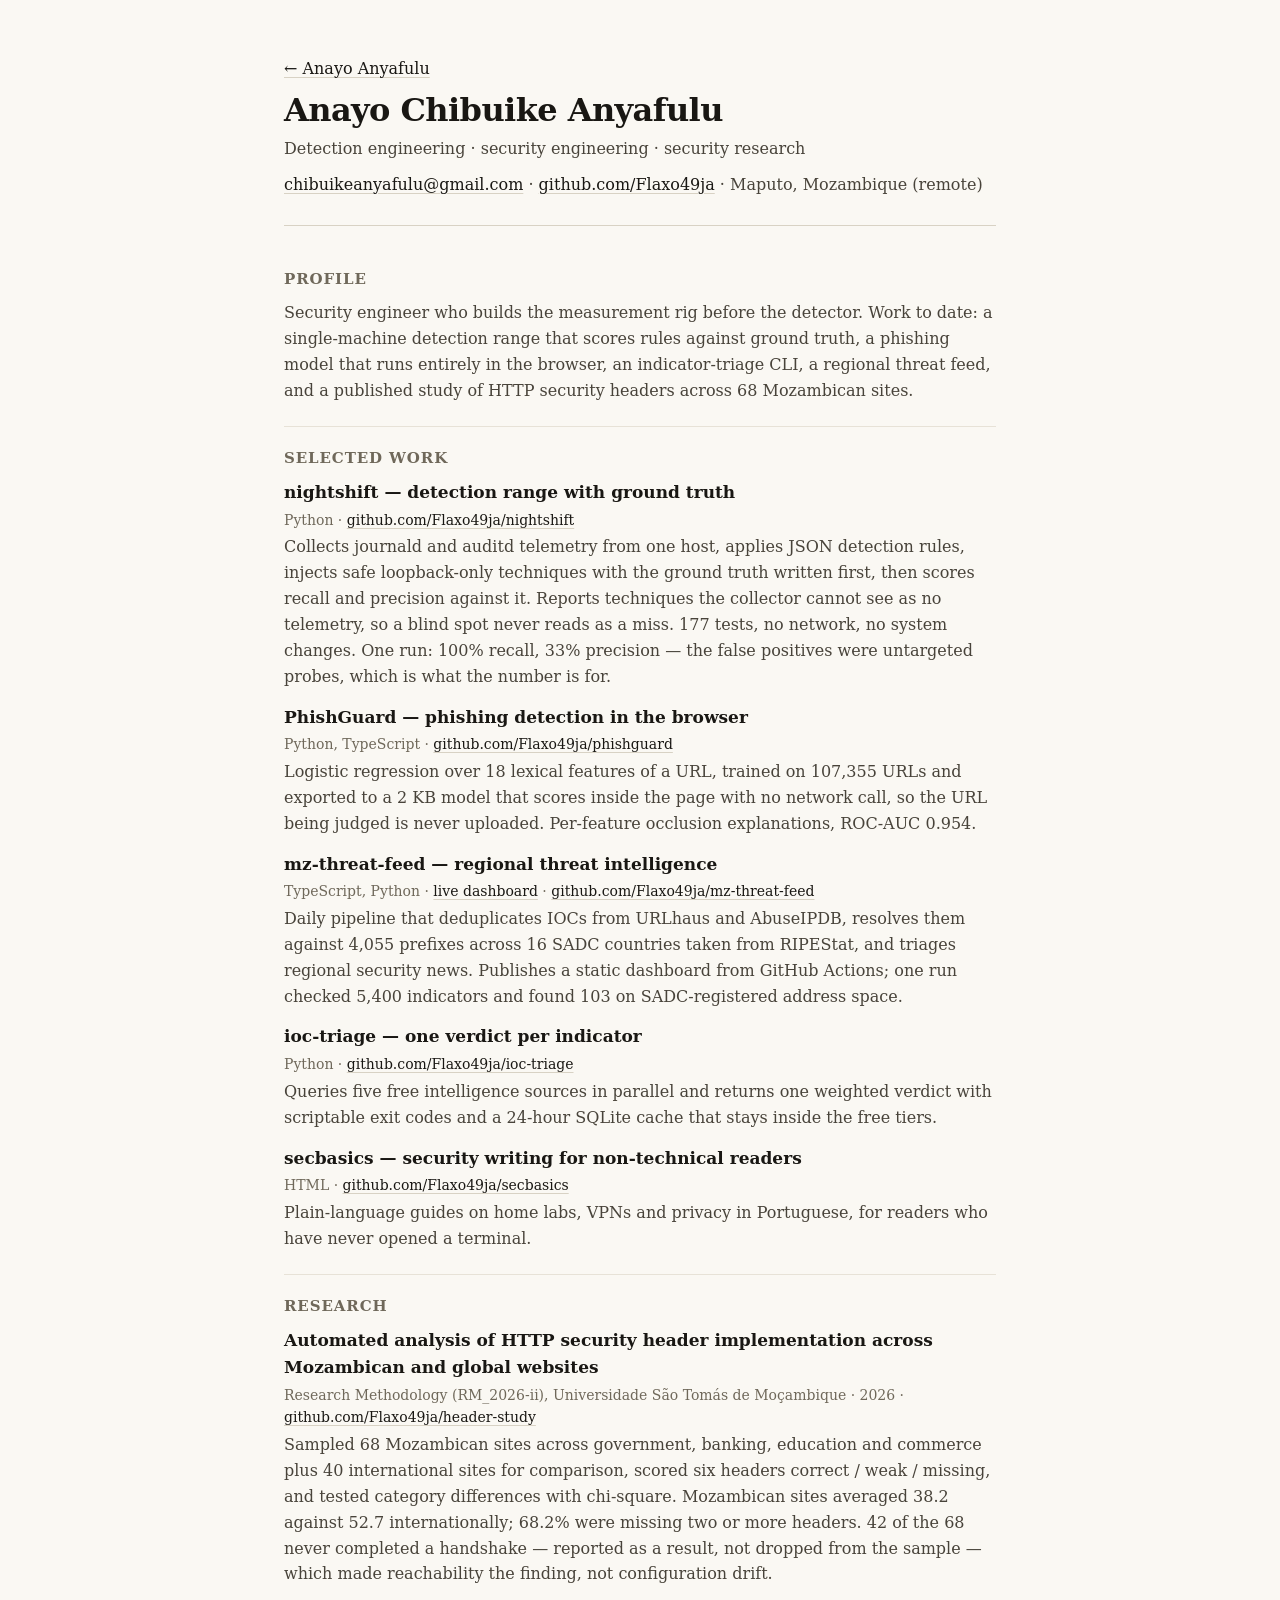
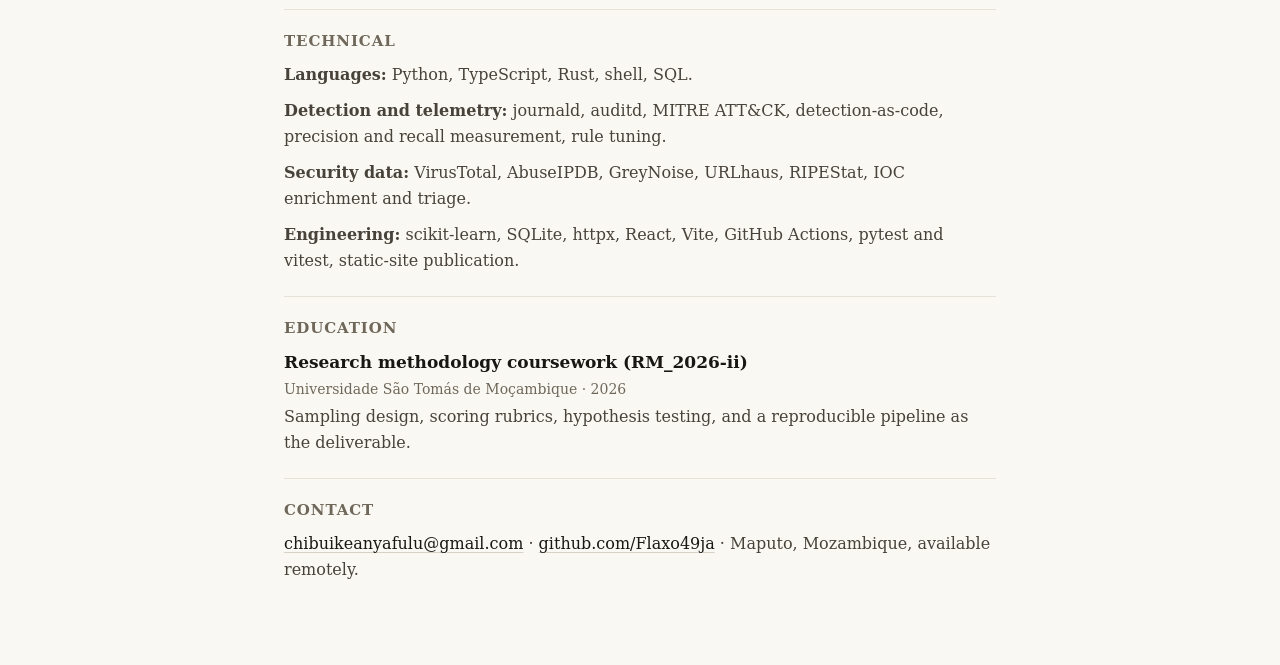
==== cv.html @ 5281c459 "Lead with detection work and show the evidence The page opened on the header study, which is coursew" ====
<!DOCTYPE html>
<html lang="en">
<head>
<meta charset="utf-8">
<meta name="viewport" content="width=device-width, initial-scale=1">
<title>Anayo Chibuike Anyafulu — CV</title>
<meta name="description" content="CV: detection and security engineering, Maputo, Mozambique.">
<meta name="author" content="Anayo Chibuike Anyafulu">
<meta name="color-scheme" content="light">
<meta name="theme-color" content="#faf8f3">
<link rel="canonical" href="https://flaxo49ja.github.io/portfolio/cv.html">
<link rel="icon" href="favicon.svg" type="image/svg+xml">
<link rel="stylesheet" href="styles.css">
</head>
<body>

<main class="cv">

  <p class="cv-back"><a href="index.html">← Anayo Anyafulu</a></p>

  <header class="cv-head">
    <h1>Anayo Chibuike Anyafulu</h1>
    <p class="cv-role">Detection engineering · security engineering · security research</p>
    <p class="cv-links">
      <a href="mailto:chibuikeanyafulu@gmail.com">chibuikeanyafulu@gmail.com</a> ·
      <a href="https://github.com/Flaxo49ja">github.com/Flaxo49ja</a> ·
      Maputo, Mozambique (remote)
    </p>
  </header>

  <section>
    <h2>Profile</h2>
    <p>Security engineer who builds the measurement rig before the detector. Work to date: a single-machine detection range that scores rules against ground truth, a phishing model that runs entirely in the browser, an indicator-triage CLI, a regional threat feed, and a published study of HTTP security headers across 68 Mozambican sites.</p>
  </section>

  <section>
    <h2>Selected work</h2>

    <div class="cv-item">
      <h3>nightshift — detection range with ground truth</h3>
      <p class="meta">Python · <a href="https://github.com/Flaxo49ja/nightshift">github.com/Flaxo49ja/nightshift</a></p>
      <p>Collects journald and auditd telemetry from one host, applies JSON detection rules, injects safe loopback-only techniques with the ground truth written first, then scores recall and precision against it. Reports techniques the collector cannot see as no telemetry, so a blind spot never reads as a miss. 177 tests, no network, no system changes. One run: 100% recall, 33% precision — the false positives were untargeted probes, which is what the number is for.</p>
    </div>

    <div class="cv-item">
      <h3>PhishGuard — phishing detection in the browser</h3>
      <p class="meta">Python, TypeScript · <a href="https://github.com/Flaxo49ja/phishguard">github.com/Flaxo49ja/phishguard</a></p>
      <p>Logistic regression over 18 lexical features of a URL, trained on 107,355 URLs and exported to a 2 KB model that scores inside the page with no network call, so the URL being judged is never uploaded. Per-feature occlusion explanations, ROC-AUC 0.954.</p>
    </div>

    <div class="cv-item">
      <h3>mz-threat-feed — regional threat intelligence</h3>
      <p class="meta">TypeScript, Python · <a href="https://flaxo49ja.github.io/mz-threat-feed/">live dashboard</a> · <a href="https://github.com/Flaxo49ja/mz-threat-feed">github.com/Flaxo49ja/mz-threat-feed</a></p>
      <p>Daily pipeline that deduplicates IOCs from URLhaus and AbuseIPDB, resolves them against 4,055 prefixes across 16 SADC countries taken from RIPEStat, and triages regional security news. Publishes a static dashboard from GitHub Actions; one run checked 5,400 indicators and found 103 on SADC-registered address space.</p>
    </div>

    <div class="cv-item">
      <h3>ioc-triage — one verdict per indicator</h3>
      <p class="meta">Python · <a href="https://github.com/Flaxo49ja/ioc-triage">github.com/Flaxo49ja/ioc-triage</a></p>
      <p>Queries five free intelligence sources in parallel and returns one weighted verdict with scriptable exit codes and a 24-hour SQLite cache that stays inside the free tiers.</p>
    </div>

    <div class="cv-item">
      <h3>secbasics — security writing for non-technical readers</h3>
      <p class="meta">HTML · <a href="https://github.com/Flaxo49ja/secbasics">github.com/Flaxo49ja/secbasics</a></p>
      <p>Plain-language guides on home labs, VPNs and privacy in Portuguese, for readers who have never opened a terminal.</p>
    </div>
  </section>

  <section>
    <h2>Research</h2>
    <div class="cv-item">
      <h3>Automated analysis of HTTP security header implementation across Mozambican and global websites</h3>
      <p class="meta">Research Methodology (RM_2026-ii), Universidade São Tomás de Moçambique · 2026 · <a href="https://github.com/Flaxo49ja/header-study">github.com/Flaxo49ja/header-study</a></p>
      <p>Sampled 68 Mozambican sites across government, banking, education and commerce plus 40 international sites for comparison, scored six headers correct / weak / missing, and tested category differences with chi-square. Mozambican sites averaged 38.2 against 52.7 internationally; 68.2% were missing two or more headers. 42 of the 68 never completed a handshake — reported as a result, not dropped from the sample — which made reachability the finding, not configuration drift.</p>
    </div>
  </section>

  <section>
    <h2>Technical</h2>
    <p><strong>Languages:</strong> Python, TypeScript, Rust, shell, SQL.</p>
    <p><strong>Detection and telemetry:</strong> journald, auditd, MITRE ATT&amp;CK, detection-as-code, precision and recall measurement, rule tuning.</p>
    <p><strong>Security data:</strong> VirusTotal, AbuseIPDB, GreyNoise, URLhaus, RIPEStat, IOC enrichment and triage.</p>
    <p><strong>Engineering:</strong> scikit-learn, SQLite, httpx, React, Vite, GitHub Actions, pytest and vitest, static-site publication.</p>
  </section>

  <section>
    <h2>Education</h2>
    <div class="cv-item">
      <h3>Research methodology coursework (RM_2026-ii)</h3>
      <p class="meta">Universidade São Tomás de Moçambique · 2026</p>
      <p>Sampling design, scoring rubrics, hypothesis testing, and a reproducible pipeline as the deliverable.</p>
    </div>
  </section>

  <section>
    <h2>Contact</h2>
    <p><a href="mailto:chibuikeanyafulu@gmail.com">chibuikeanyafulu@gmail.com</a> · <a href="https://github.com/Flaxo49ja">github.com/Flaxo49ja</a> · Maputo, Mozambique, available remotely.</p>
  </section>

</main>

</body>
</html>
---- styles.css ----
/* Paper treatment: one column of text, hairlines, serif, one accent used sparingly. */

:root {
  --paper: #faf8f3;
  --ink: #191713;
  --ink-2: #48433a;
  --ink-3: #6f685a;
  --rule: #d8d2c4;
  --rule-soft: #e7e2d7;
  --rust: #8b3a1b;
  --serif: "Iowan Old Style", "Palatino Linotype", Palatino, "Book Antiqua", "DejaVu Serif", Georgia, serif;
  --mono: ui-monospace, "SF Mono", SFMono-Regular, Menlo, Consolas, "DejaVu Sans Mono", monospace;
  --measure: 720px;
}

*, *::before, *::after { box-sizing: border-box; }

html { -webkit-text-size-adjust: 100%; color-scheme: light; }

body {
  margin: 0;
  background: var(--paper);
  color: var(--ink);
  font-family: var(--serif);
  font-size: 18px;
  line-height: 1.62;
  -webkit-font-smoothing: antialiased;
  text-rendering: optimizeLegibility;
}

::selection { background: #efe6cf; }

.wrap {
  max-width: var(--measure);
  margin: 0 auto;
  padding: 0 24px;
}

a {
  color: var(--ink);
  text-decoration: underline;
  text-decoration-thickness: 1px;
  text-underline-offset: 3px;
  text-decoration-color: var(--rule);
  -webkit-tap-highlight-color: rgba(139, 58, 27, .12);
}
a:hover { color: var(--rust); text-decoration-color: var(--rust); }

a:focus-visible,
.skip:focus-visible {
  outline: 2px solid var(--rust);
  outline-offset: 3px;
}

code {
  font-family: var(--mono);
  font-size: .84em;
  background: #f0ece1;
  padding: .1em .3em;
  border-radius: 2px;
}

.skip {
  position: absolute;
  left: -9999px;
  top: 0;
  background: var(--ink);
  color: var(--paper);
  padding: .6rem 1rem;
  z-index: 10;
}
.skip:focus { left: 24px; top: 12px; }

/* ---------- masthead ---------- */

.masthead { border-bottom: 1px solid var(--rule); }

.masthead-inner {
  display: flex;
  justify-content: space-between;
  align-items: baseline;
  gap: 24px;
  padding-top: 18px;
  padding-bottom: 18px;
  font-size: 15px;
}

.who {
  font-weight: 700;
  letter-spacing: -.005em;
  text-decoration: none;
  white-space: nowrap;
}

.masthead nav { display: flex; gap: 22px; flex-wrap: nowrap; }
.masthead nav a {
  text-decoration: none;
  color: var(--ink-2);
  padding-bottom: 1px;
  border-bottom: 1px solid transparent;
}
.masthead nav a:hover { color: var(--rust); border-bottom-color: currentColor; }

/* ---------- opening ---------- */

main { padding-top: 52px; }

h1 {
  margin: 0 0 24px;
  font-size: clamp(1.85rem, 4.6vw, 2.5rem);
  line-height: 1.18;
  font-weight: 700;
  letter-spacing: -.018em;
  text-wrap: balance;
  max-width: 34ch;
}

.intro p {
  margin: 0 0 16px;
  color: var(--ink-2);
  max-width: 62ch;
}
.intro p:first-child { color: var(--ink); font-size: 19px; }

/* ---------- figure / table ---------- */

.figure {
  margin: 38px 0 52px;
  border-top: 1px solid var(--rule);
  border-bottom: 1px solid var(--rule);
}

table {
  width: 100%;
  border-collapse: collapse;
  font-size: 16px;
  margin: 0;
}

caption {
  caption-side: top;
  text-align: left;
  padding: 14px 0 12px;
  font-size: 15px;
  line-height: 1.5;
  color: var(--ink-2);
  max-width: 68ch;
}

th, td {
  text-align: left;
  padding: 9px 12px 9px 0;
  border-top: 1px solid var(--rule-soft);
  font-weight: 400;
}

thead th {
  font-size: 14px;
  color: var(--ink-3);
  border-top: 0;
  border-bottom: 1px solid var(--rule);
}

tbody th { color: var(--ink); }

th.num, td.num {
  text-align: right;
  padding-right: 0;
  font-family: var(--mono);
  font-size: 14px;
  font-variant-numeric: tabular-nums;
}

figcaption {
  padding: 12px 0 14px;
  font-size: 14px;
  line-height: 1.55;
  color: var(--ink-3);
  max-width: 66ch;
}

/* ---------- sections ---------- */

.section {
  padding-top: 34px;
  border-top: 1px solid var(--rule);
  margin-bottom: 46px;
  scroll-margin-top: 24px;
}
.section:first-of-type { border-top: 0; padding-top: 0; }

h2 {
  margin: 0 0 14px;
  font-size: 26px;
  font-weight: 700;
  letter-spacing: -.012em;
  line-height: 1.2;
  text-wrap: balance;
}

.section > p {
  margin: 0 0 14px;
  color: var(--ink-2);
  max-width: 62ch;
}

.section-note {
  margin: -4px 0 22px !important;
  font-size: 16px;
  color: var(--ink-3) !important;
}

/* ---------- project entries ---------- */

.entry {
  border-top: 1px solid var(--rule);
  padding: 20px 0 22px;
}
.entry:last-child { border-bottom: 1px solid var(--rule); margin-bottom: 0; }

.entry h3 {
  margin: 0 0 8px;
  font-size: 20px;
  font-weight: 700;
  letter-spacing: -.008em;
}

.entry .where {
  margin: 0 0 6px;
  font-size: 14px;
  color: var(--ink-3);
}
.entry .where a { color: var(--ink-3); overflow-wrap: anywhere; }
.entry .where a:hover { color: var(--rust); }

.entry p {
  margin: 0;
  font-size: 17px;
  color: var(--ink-2);
  max-width: 66ch;
}

/* ---------- screenshots inside an entry ---------- */

.shot { margin: 18px 0 16px; }

.shot img {
  display: block;
  width: 100%;
  height: auto;
  border: 1px solid var(--rule);
  background: #fff;
}

.shot pre {
  margin: 0;
  padding: 15px 18px;
  border: 1px solid var(--rule);
  background: #f6f3ea;
  overflow-x: auto;
  font-family: var(--mono);
  font-size: 12.5px;
  line-height: 1.7;
  color: var(--ink-2);
  tab-size: 2;
}

.shot figcaption {
  padding: 10px 0 0;
  font-size: 14px;
  line-height: 1.55;
  color: var(--ink-3);
  max-width: 66ch;
}

.takeaway {
  margin: 0;
  padding-left: 15px;
  border-left: 2px solid var(--rust);
  font-size: 16.5px;
  color: var(--ink-2);
  max-width: 64ch;
}
.takeaway span { font-weight: 700; color: var(--ink); }

/* ---------- method ---------- */

.stack {
  margin: 20px 0 0 !important;
  padding-top: 16px;
  border-top: 1px solid var(--rule-soft);
  font-size: 15px;
  color: var(--ink-3) !important;
}

/* ---------- path ---------- */

.timeline {
  list-style: none;
  margin: 0;
  padding: 0;
}

.timeline li {
  display: grid;
  grid-template-columns: 128px 1fr;
  gap: 20px;
  align-items: baseline;
  padding: 16px 0;
  border-top: 1px solid var(--rule-soft);
}
.timeline li:first-child { border-top: 0; padding-top: 0; }


.when {
  font-size: 14px;
  color: var(--ink-3);
}

.timeline h3 {
  margin: 0 0 4px;
  font-size: 17px;
  font-weight: 700;
}
.timeline p {
  margin: 0;
  font-size: 16px;
  color: var(--ink-2);
  max-width: 60ch;
}

/* ---------- contact + footer ---------- */

#contact p { margin-bottom: 12px; }

.contact-links { margin: 22px 0 10px !important; }
.contact-links a {
  font-size: 25px;
  font-weight: 700;
  letter-spacing: -.012em;
  text-decoration-thickness: 2px;
  text-decoration-color: var(--rust);
}

.contact-meta {
  font-size: 16px;
  color: var(--ink-3) !important;
}
.contact-meta a { color: var(--ink-2); }

/* ---------- the CV page ---------- */

.cv-back { margin: 0 0 24px; font-size: 15px; }

.cv { max-width: 760px; margin: 0 auto; padding: 56px 24px 72px; }

.cv-head { border-bottom: 1px solid var(--rule); padding-bottom: 18px; margin-bottom: 8px; }
.cv-head h1 { margin: 0 0 6px; font-size: 32px; max-width: none; }
.cv-role { margin: 0; color: var(--ink-2); font-size: 17px; }
.cv-links { margin: 10px 0 0; font-size: 15px; color: var(--ink-3); }

.cv section { padding-top: 22px; border-top: 1px solid var(--rule-soft); margin-top: 22px; }
.cv section:first-of-type { border-top: 0; }
.cv h2 { font-size: 15px; letter-spacing: .06em; text-transform: uppercase; color: var(--ink-3); font-weight: 700; margin: 0 0 12px; }
.cv p { margin: 0 0 10px; font-size: 16px; color: var(--ink-2); }

.cv-item { margin-bottom: 14px; }
.cv-item h3 { margin: 0 0 2px; font-size: 17px; font-weight: 700; }
.cv-item .meta { margin: 0 0 3px; font-size: 14px; color: var(--ink-3); }
.cv-item p { margin: 0; font-size: 16px; }

@media print {
  .cv { padding: 0; max-width: none; }
  .cv-head h1 { font-size: 20pt; }
  .cv section { break-inside: avoid; }
}

footer {
  border-top: 1px solid var(--rule);
  padding-top: 24px;
  padding-bottom: 56px;
  margin-top: 8px;
  display: flex;
  justify-content: space-between;
  gap: 16px;
  flex-wrap: wrap;
  font-size: 15px;
  color: var(--ink-3);
}

/* ---------- print: the same page as a sheet of paper ---------- */

@media print {
  body { background: #fff; color: #000; font-size: 11pt; }
  .masthead nav, .skip, footer { display: none; }
  .masthead { padding-bottom: 6pt; }
  .wrap { max-width: none; padding: 0; }
  main { padding-top: 14pt; }
  a { color: inherit; text-decoration-color: #999; }
  a[href^="http"]::after { content: " (" attr(href) ")"; font-size: 9pt; color: #555; }
  .entry, .section, .timeline li, figure { break-inside: avoid; }
  h1 { font-size: 22pt; }
  h2 { font-size: 14pt; }
}

/* ---------- small screens ---------- */

@media (max-width: 720px) {
  body { font-size: 17px; }
  main { padding-top: 38px; }
  .masthead-inner { flex-direction: column; align-items: flex-start; gap: 10px; }
  .masthead nav { gap: 14px; font-size: 14px; flex-wrap: wrap; }
  .figure { margin: 30px 0 40px; }
  .timeline li { grid-template-columns: 1fr; gap: 2px; }
  .entry p { font-size: 16px; }
  .shot pre { font-size: 11px; }
  .takeaway { font-size: 16px; }
  .contact-links a { font-size: 20px; }
  footer { flex-direction: column; gap: 6px; }
}
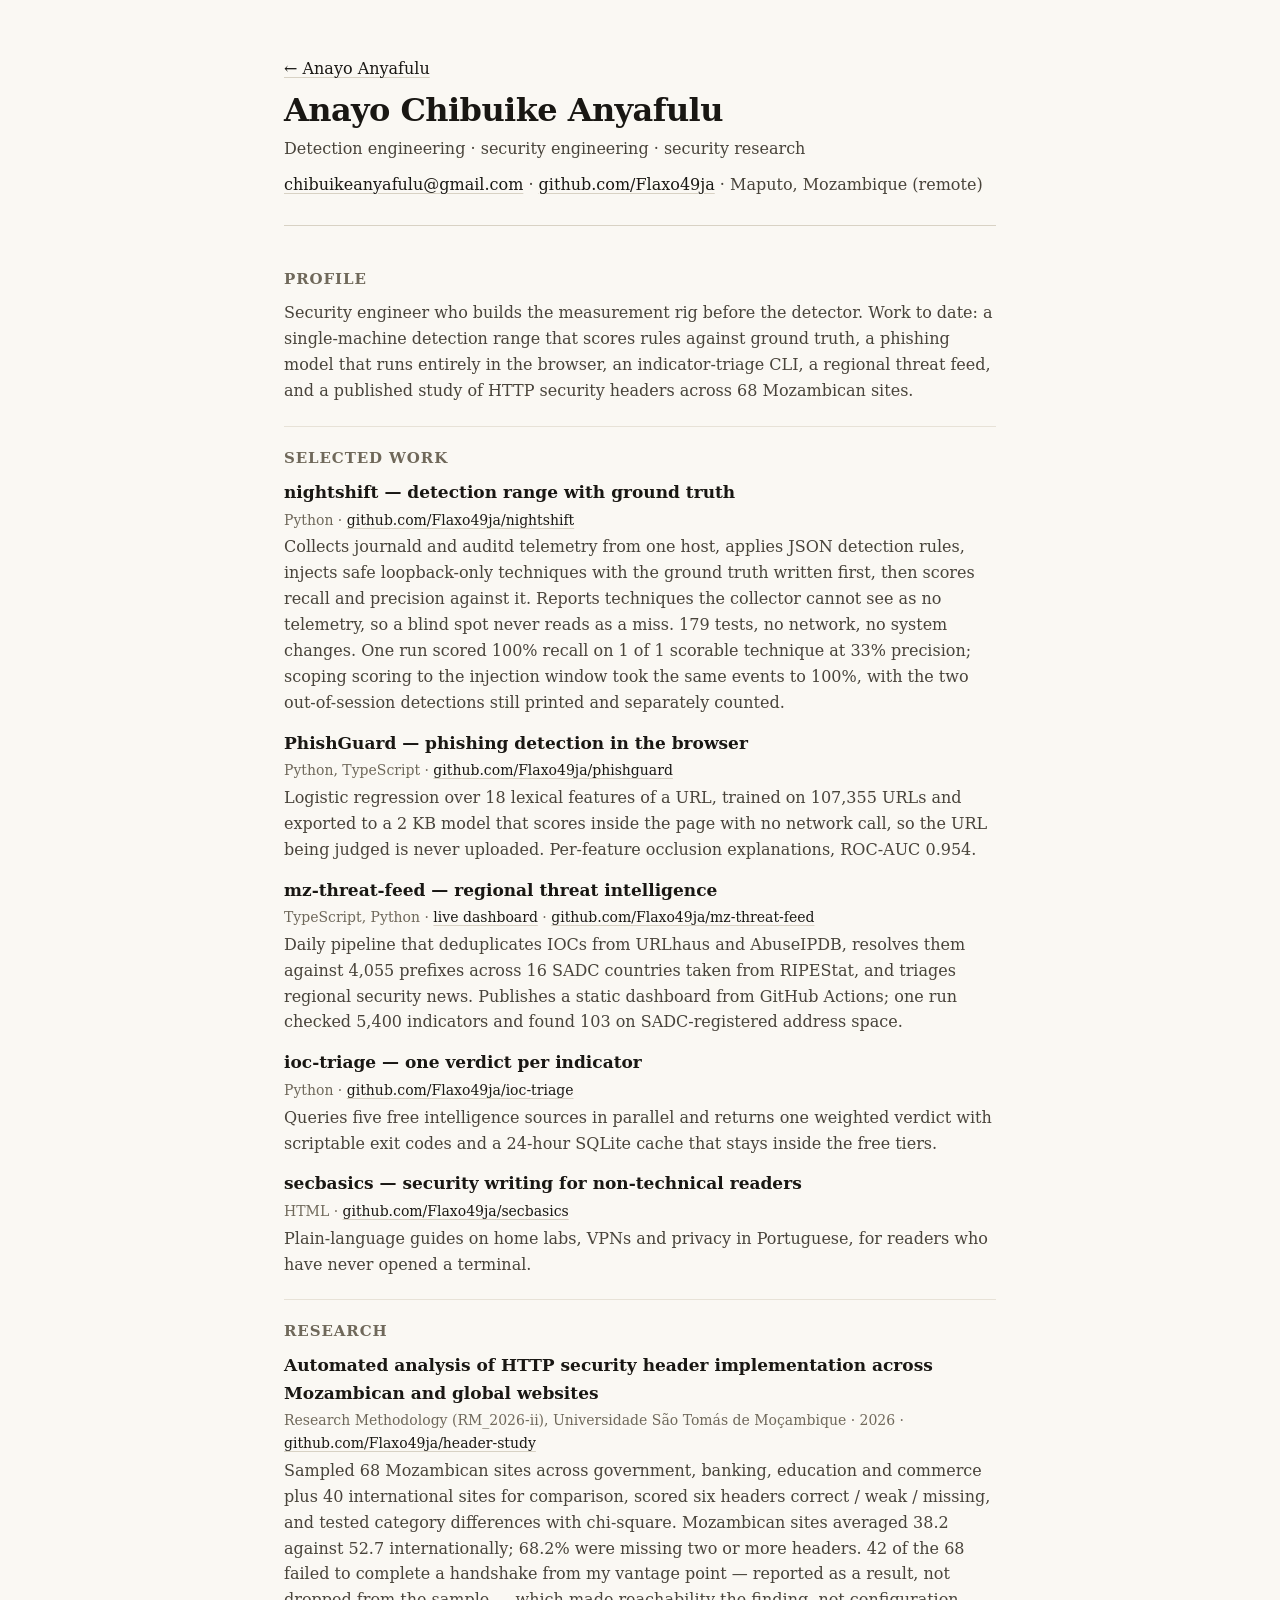
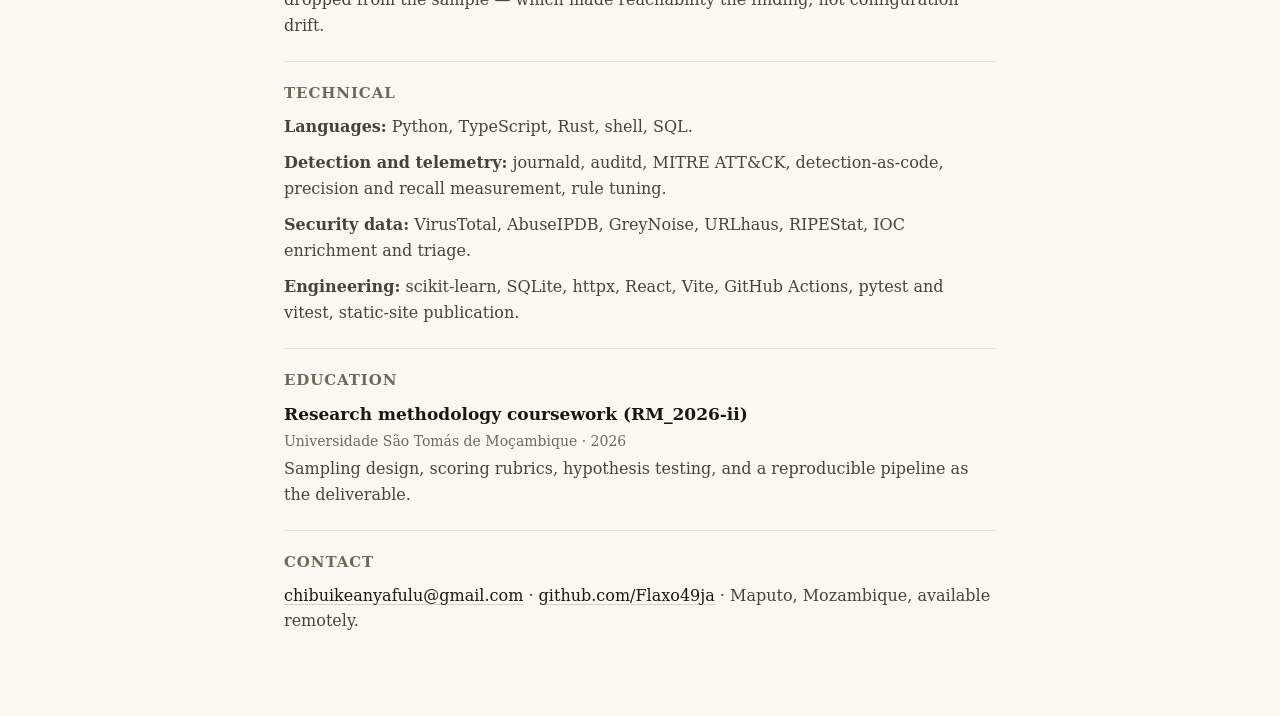
==== commit fa002cd2: "Replace the nightshift number with the fixed one, and qualify the rest The 33% precision was a scori" ====
--- a/cv.html
+++ b/cv.html
@@ -10,6 +10,7 @@
 <meta name="theme-color" content="#faf8f3">
 <link rel="canonical" href="https://flaxo49ja.github.io/portfolio/cv.html">
 <link rel="icon" href="favicon.svg" type="image/svg+xml">
+<meta http-equiv="Content-Security-Policy" content="default-src 'self'; img-src 'self' data:; style-src 'self'; script-src 'self'; base-uri 'none'; form-action 'none'">
 <link rel="stylesheet" href="styles.css">
 </head>
 <body>
@@ -39,7 +40,7 @@
     <div class="cv-item">
       <h3>nightshift — detection range with ground truth</h3>
       <p class="meta">Python · <a href="https://github.com/Flaxo49ja/nightshift">github.com/Flaxo49ja/nightshift</a></p>
-      <p>Collects journald and auditd telemetry from one host, applies JSON detection rules, injects safe loopback-only techniques with the ground truth written first, then scores recall and precision against it. Reports techniques the collector cannot see as no telemetry, so a blind spot never reads as a miss. 177 tests, no network, no system changes. One run: 100% recall, 33% precision — the false positives were untargeted probes, which is what the number is for.</p>
+      <p>Collects journald and auditd telemetry from one host, applies JSON detection rules, injects safe loopback-only techniques with the ground truth written first, then scores recall and precision against it. Reports techniques the collector cannot see as no telemetry, so a blind spot never reads as a miss. 179 tests, no network, no system changes. One run scored 100% recall on 1 of 1 scorable technique at 33% precision; scoping scoring to the injection window took the same events to 100%, with the two out-of-session detections still printed and separately counted.</p>
     </div>
 
     <div class="cv-item">
@@ -72,7 +73,7 @@
     <div class="cv-item">
       <h3>Automated analysis of HTTP security header implementation across Mozambican and global websites</h3>
       <p class="meta">Research Methodology (RM_2026-ii), Universidade São Tomás de Moçambique · 2026 · <a href="https://github.com/Flaxo49ja/header-study">github.com/Flaxo49ja/header-study</a></p>
-      <p>Sampled 68 Mozambican sites across government, banking, education and commerce plus 40 international sites for comparison, scored six headers correct / weak / missing, and tested category differences with chi-square. Mozambican sites averaged 38.2 against 52.7 internationally; 68.2% were missing two or more headers. 42 of the 68 never completed a handshake — reported as a result, not dropped from the sample — which made reachability the finding, not configuration drift.</p>
+      <p>Sampled 68 Mozambican sites across government, banking, education and commerce plus 40 international sites for comparison, scored six headers correct / weak / missing, and tested category differences with chi-square. Mozambican sites averaged 38.2 against 52.7 internationally; 68.2% were missing two or more headers. 42 of the 68 failed to complete a handshake from my vantage point — reported as a result, not dropped from the sample — which made reachability the finding, not configuration drift.</p>
     </div>
   </section>
 
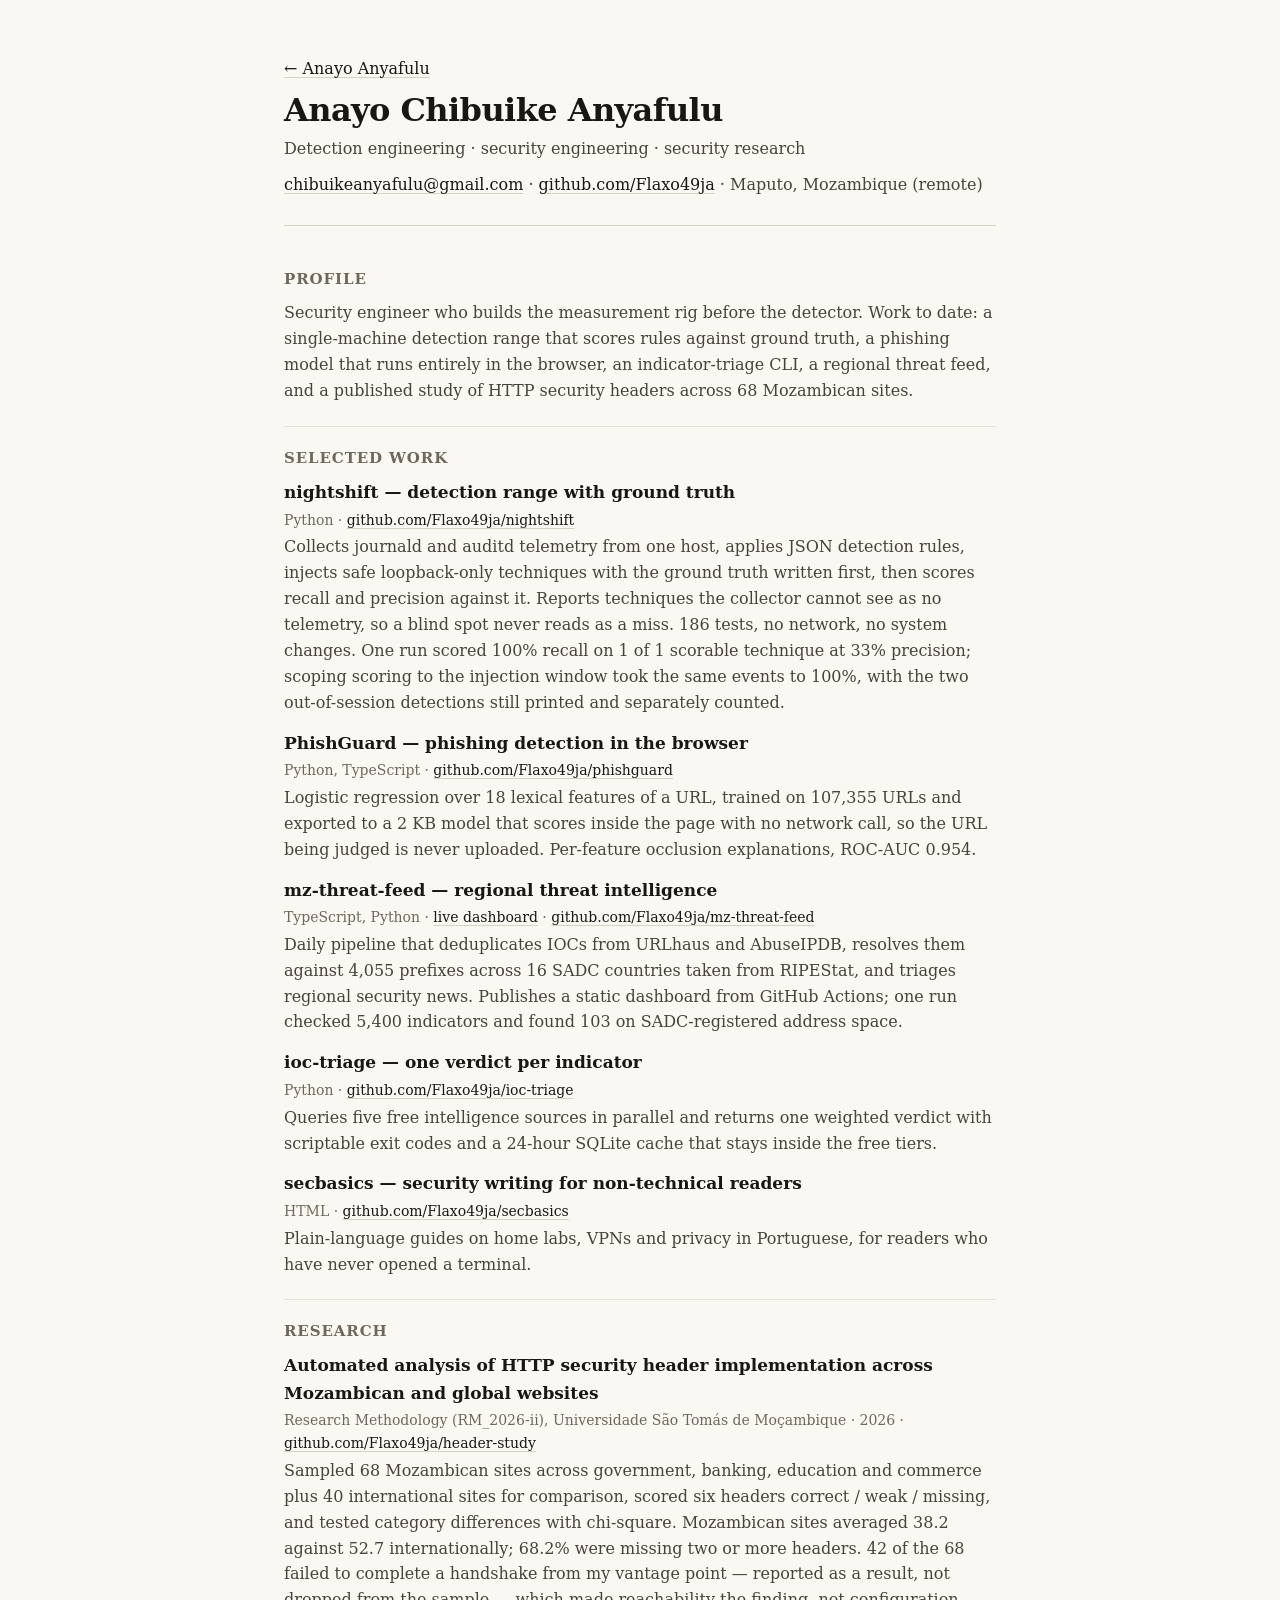
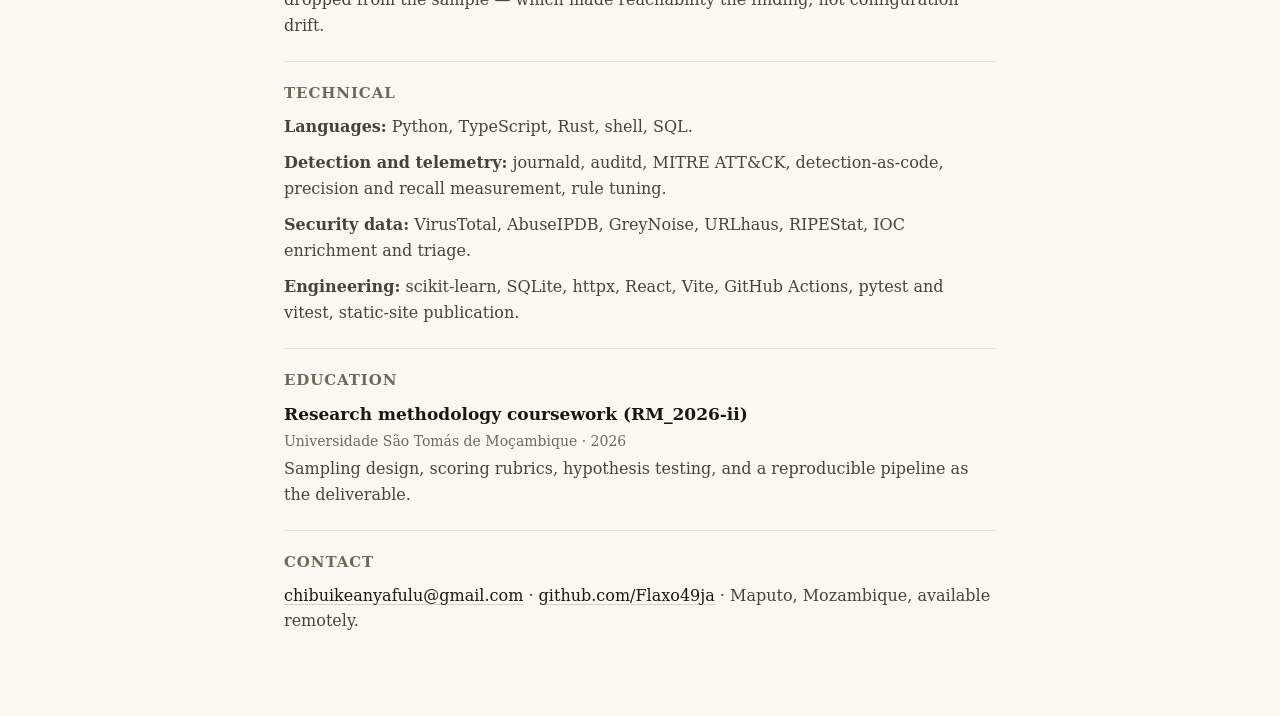
==== commit 6da51cdb: "Correct the nightshift test count" ====
--- a/cv.html
+++ b/cv.html
@@ -40,7 +40,7 @@
     <div class="cv-item">
       <h3>nightshift — detection range with ground truth</h3>
       <p class="meta">Python · <a href="https://github.com/Flaxo49ja/nightshift">github.com/Flaxo49ja/nightshift</a></p>
-      <p>Collects journald and auditd telemetry from one host, applies JSON detection rules, injects safe loopback-only techniques with the ground truth written first, then scores recall and precision against it. Reports techniques the collector cannot see as no telemetry, so a blind spot never reads as a miss. 179 tests, no network, no system changes. One run scored 100% recall on 1 of 1 scorable technique at 33% precision; scoping scoring to the injection window took the same events to 100%, with the two out-of-session detections still printed and separately counted.</p>
+      <p>Collects journald and auditd telemetry from one host, applies JSON detection rules, injects safe loopback-only techniques with the ground truth written first, then scores recall and precision against it. Reports techniques the collector cannot see as no telemetry, so a blind spot never reads as a miss. 186 tests, no network, no system changes. One run scored 100% recall on 1 of 1 scorable technique at 33% precision; scoping scoring to the injection window took the same events to 100%, with the two out-of-session detections still printed and separately counted.</p>
     </div>
 
     <div class="cv-item">
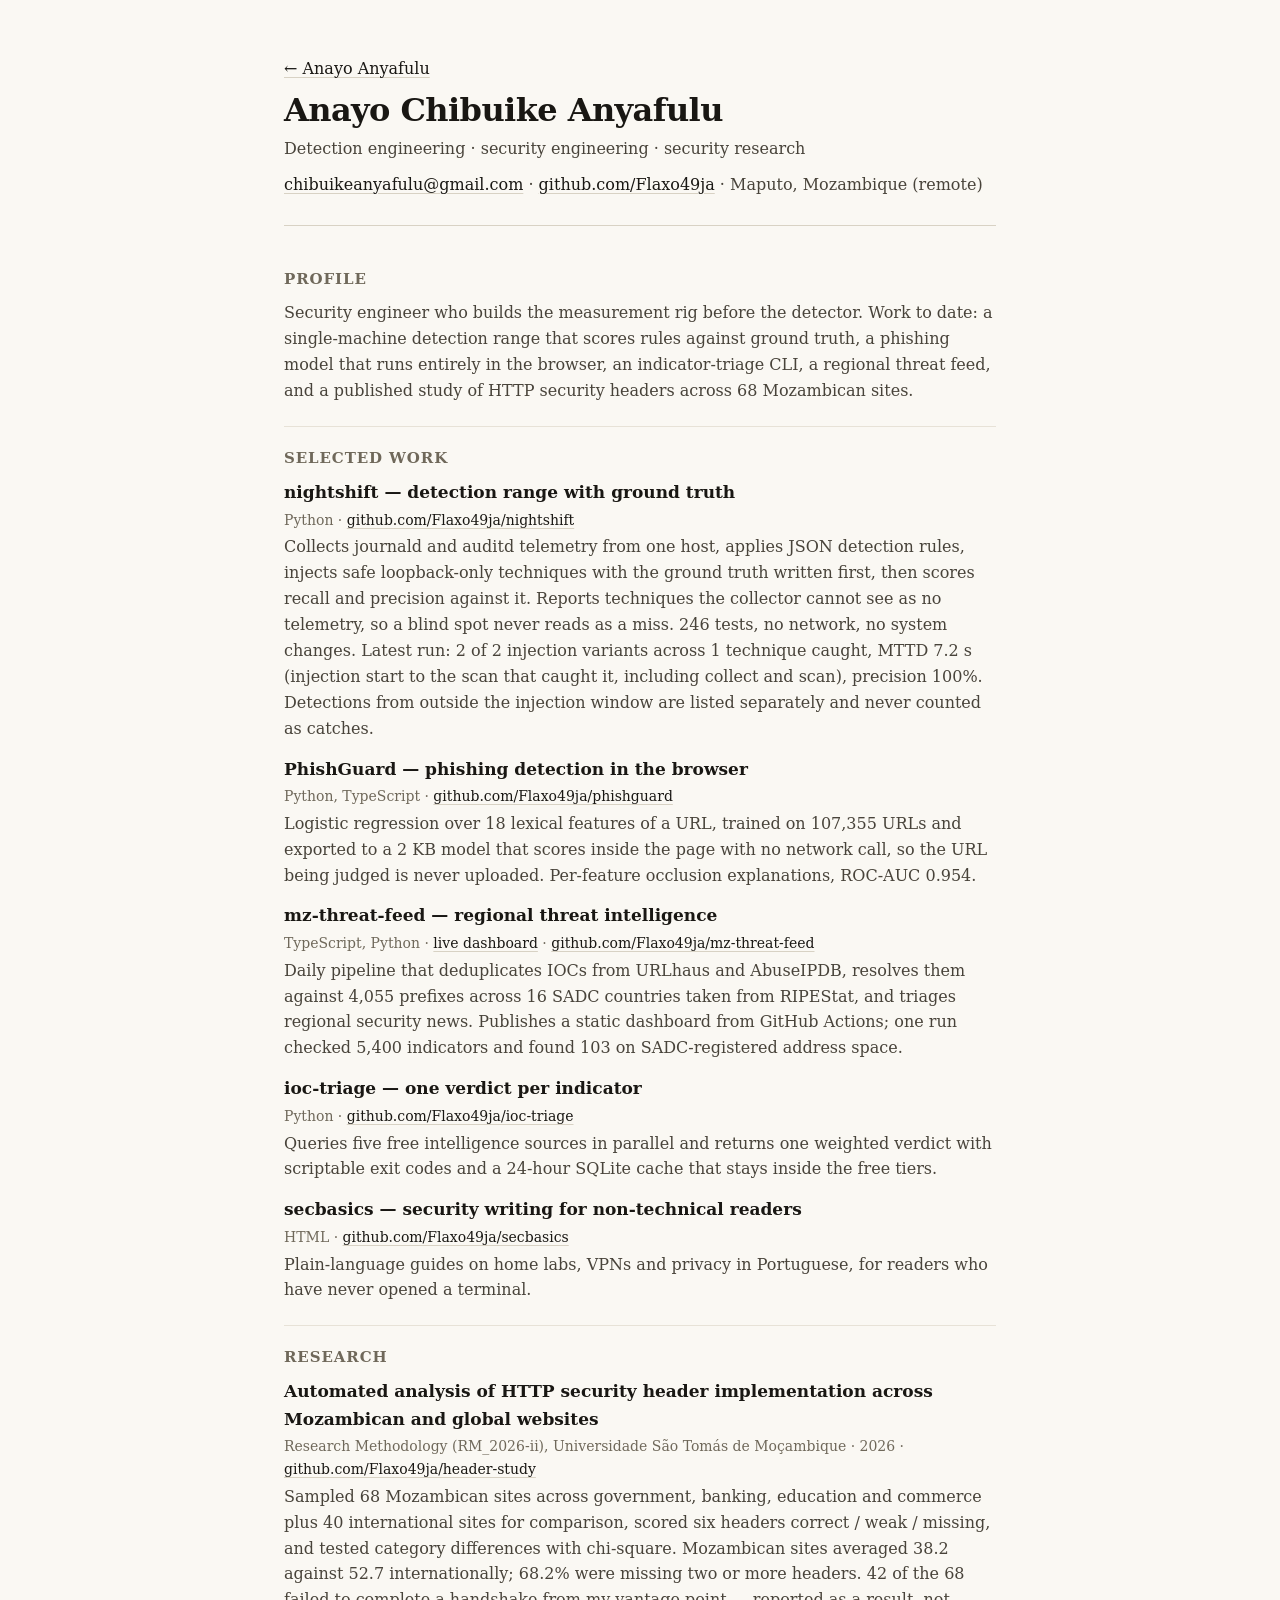
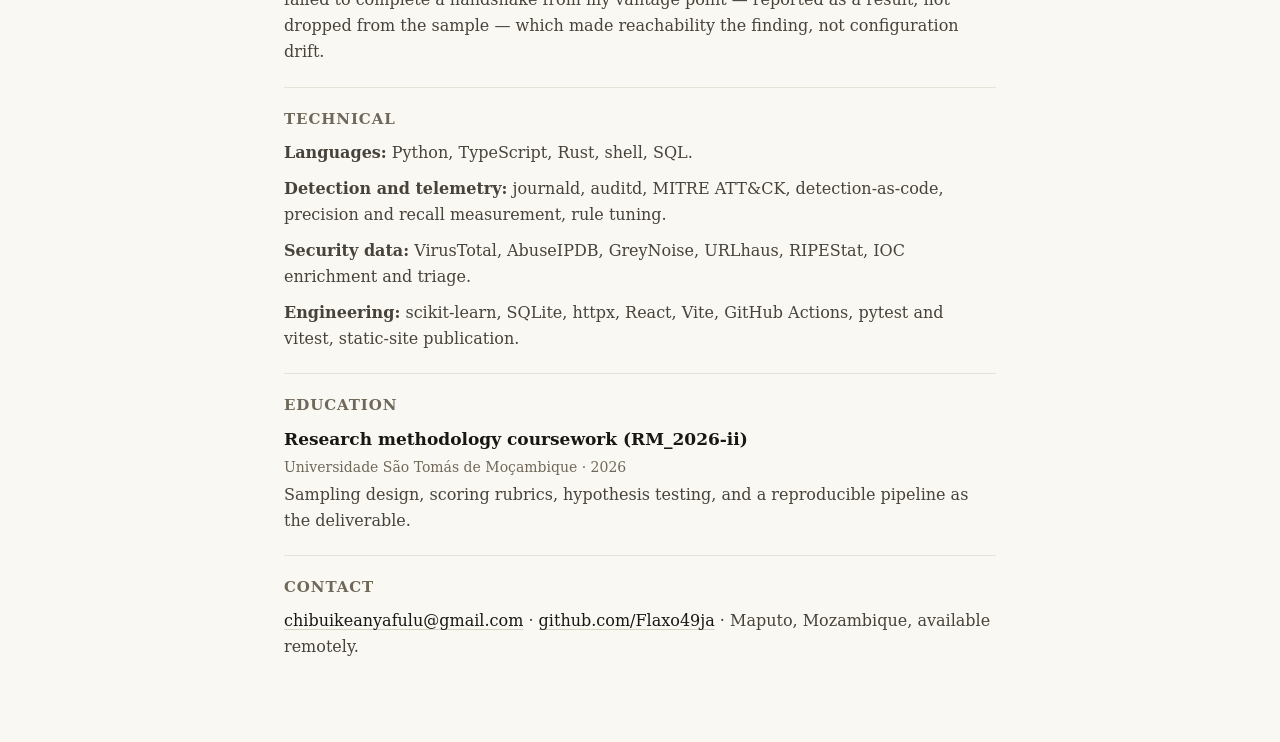
==== commit 4e7a69ce: "Update the nightshift entry with current measured numbers 246 tests, 2 of 2 injection variants acros" ====
--- a/cv.html
+++ b/cv.html
@@ -40,7 +40,7 @@
     <div class="cv-item">
       <h3>nightshift — detection range with ground truth</h3>
       <p class="meta">Python · <a href="https://github.com/Flaxo49ja/nightshift">github.com/Flaxo49ja/nightshift</a></p>
-      <p>Collects journald and auditd telemetry from one host, applies JSON detection rules, injects safe loopback-only techniques with the ground truth written first, then scores recall and precision against it. Reports techniques the collector cannot see as no telemetry, so a blind spot never reads as a miss. 186 tests, no network, no system changes. One run scored 100% recall on 1 of 1 scorable technique at 33% precision; scoping scoring to the injection window took the same events to 100%, with the two out-of-session detections still printed and separately counted.</p>
+      <p>Collects journald and auditd telemetry from one host, applies JSON detection rules, injects safe loopback-only techniques with the ground truth written first, then scores recall and precision against it. Reports techniques the collector cannot see as no telemetry, so a blind spot never reads as a miss. 246 tests, no network, no system changes. Latest run: 2 of 2 injection variants across 1 technique caught, MTTD 7.2 s (injection start to the scan that caught it, including collect and scan), precision 100%. Detections from outside the injection window are listed separately and never counted as catches.</p>
     </div>
 
     <div class="cv-item">
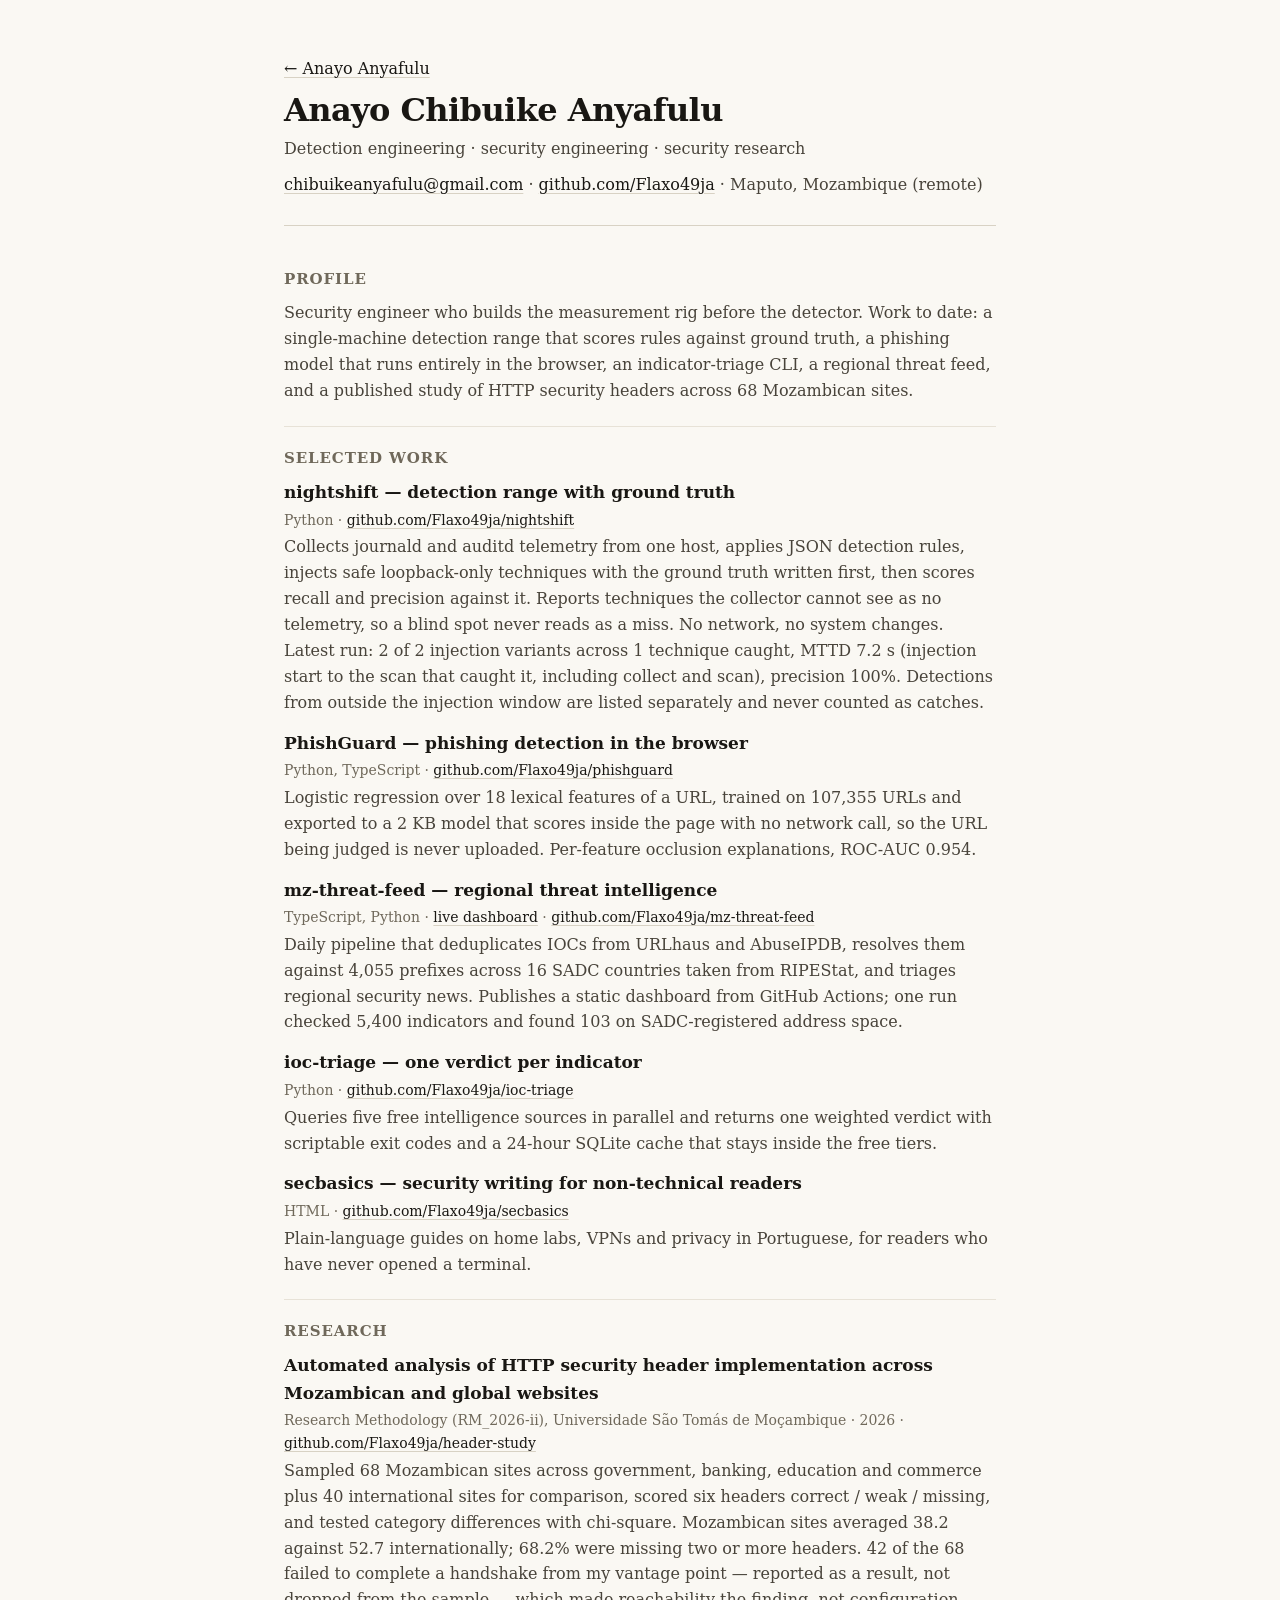
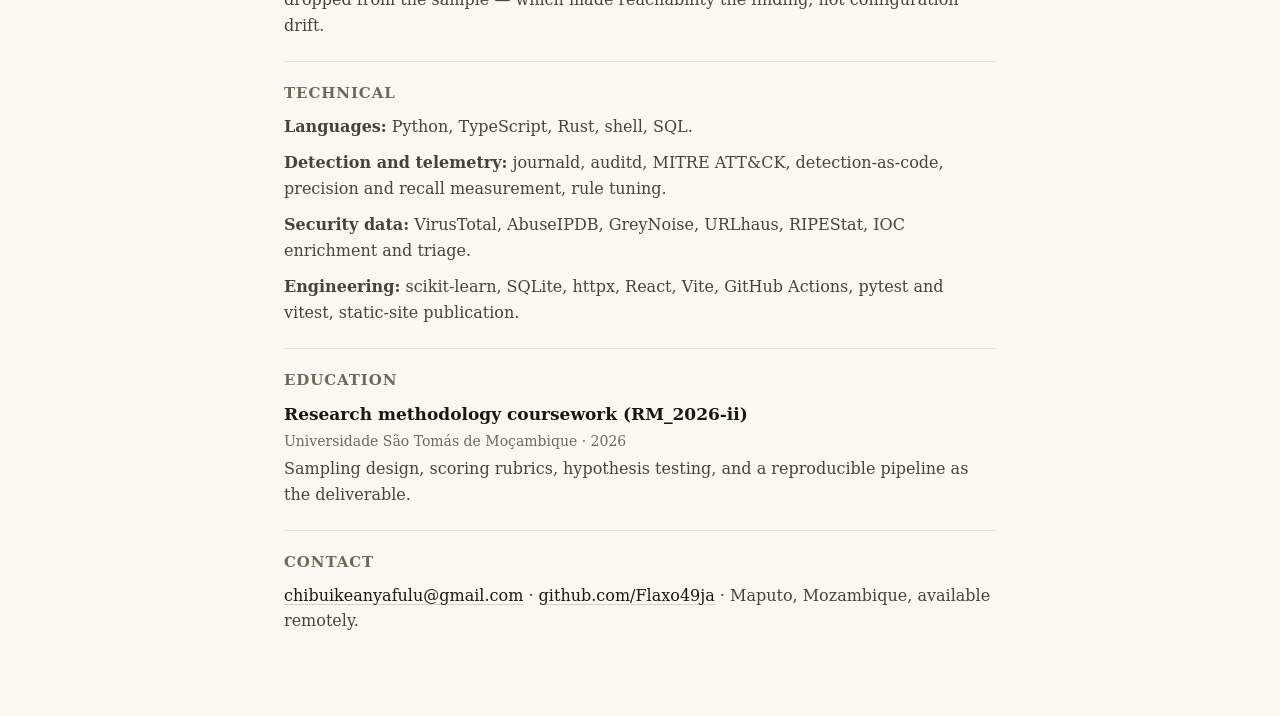
==== commit 1163e034: "Align the nightshift entry with the current measured result The card and the case study now state th" ====
--- a/cv.html
+++ b/cv.html
@@ -40,7 +40,7 @@
     <div class="cv-item">
       <h3>nightshift — detection range with ground truth</h3>
       <p class="meta">Python · <a href="https://github.com/Flaxo49ja/nightshift">github.com/Flaxo49ja/nightshift</a></p>
-      <p>Collects journald and auditd telemetry from one host, applies JSON detection rules, injects safe loopback-only techniques with the ground truth written first, then scores recall and precision against it. Reports techniques the collector cannot see as no telemetry, so a blind spot never reads as a miss. 246 tests, no network, no system changes. Latest run: 2 of 2 injection variants across 1 technique caught, MTTD 7.2 s (injection start to the scan that caught it, including collect and scan), precision 100%. Detections from outside the injection window are listed separately and never counted as catches.</p>
+      <p>Collects journald and auditd telemetry from one host, applies JSON detection rules, injects safe loopback-only techniques with the ground truth written first, then scores recall and precision against it. Reports techniques the collector cannot see as no telemetry, so a blind spot never reads as a miss. No network, no system changes. Latest run: 2 of 2 injection variants across 1 technique caught, MTTD 7.2 s (injection start to the scan that caught it, including collect and scan), precision 100%. Detections from outside the injection window are listed separately and never counted as catches.</p>
     </div>
 
     <div class="cv-item">
